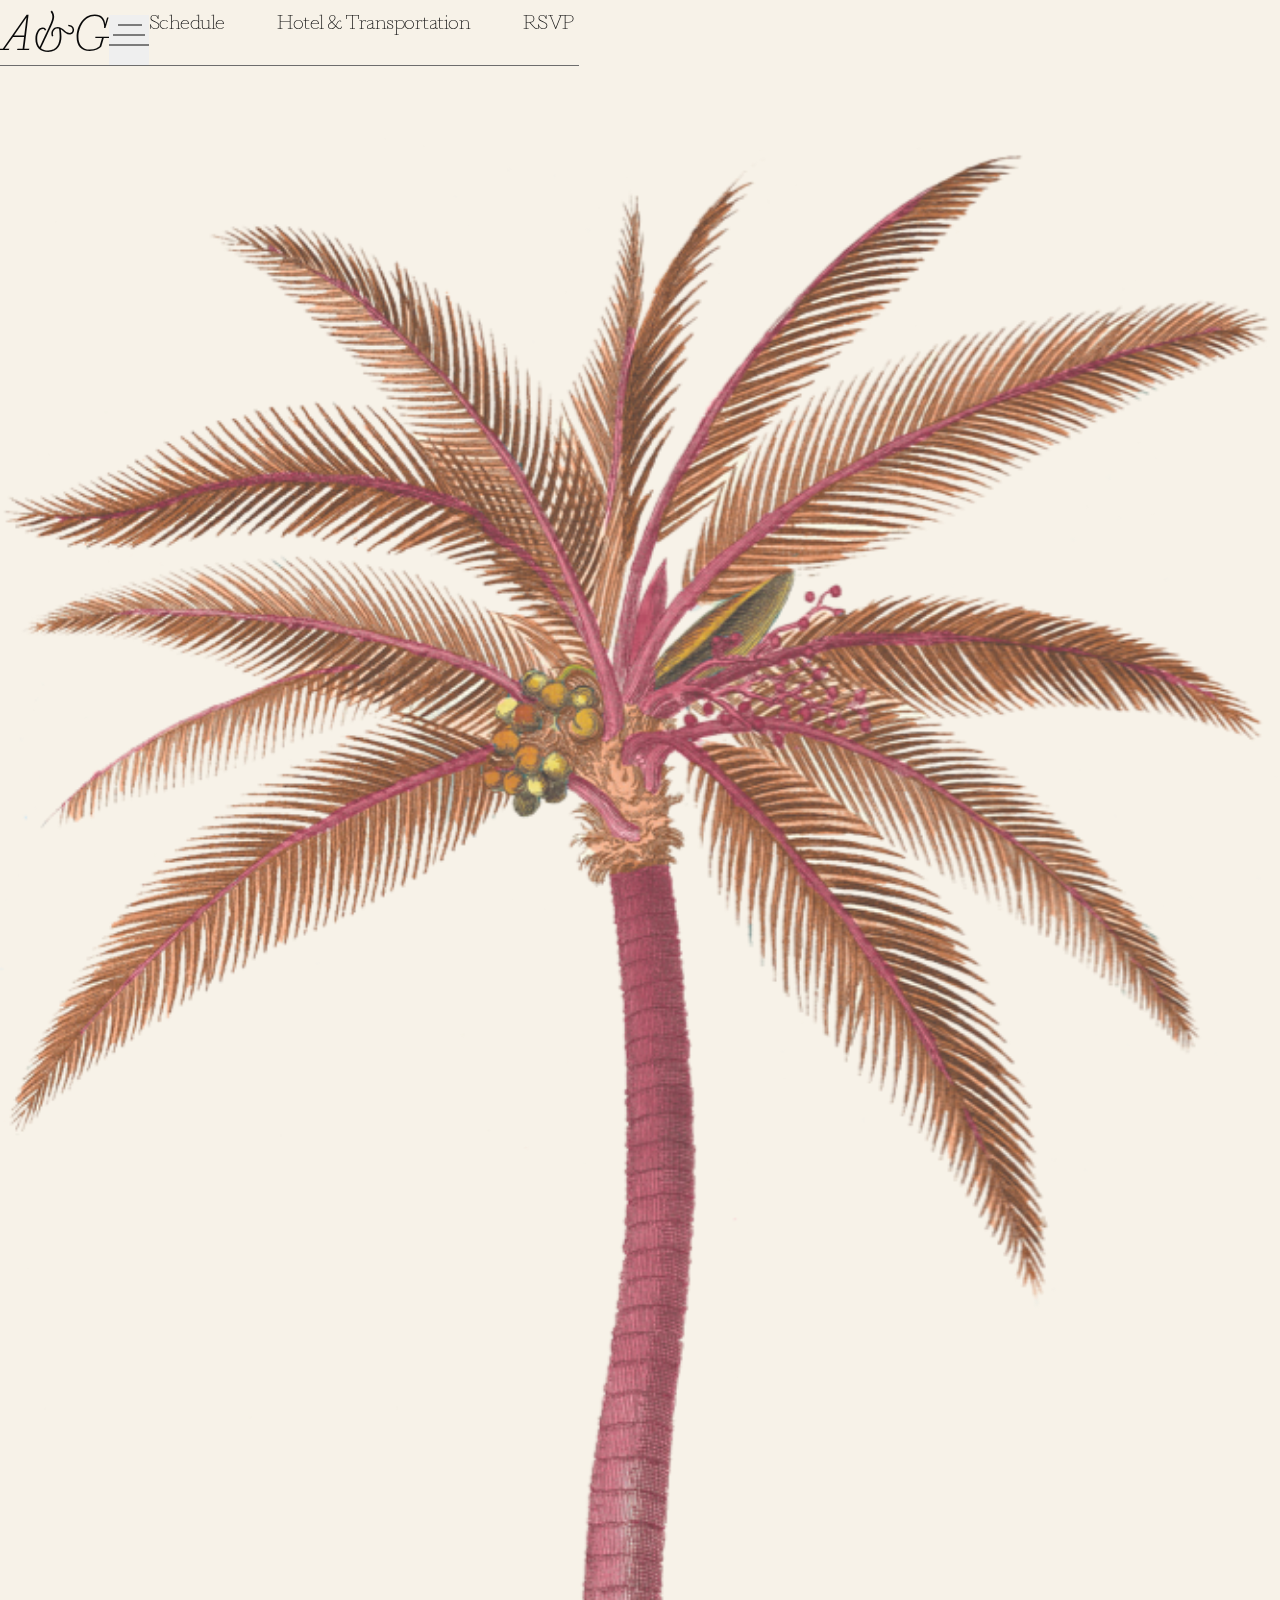
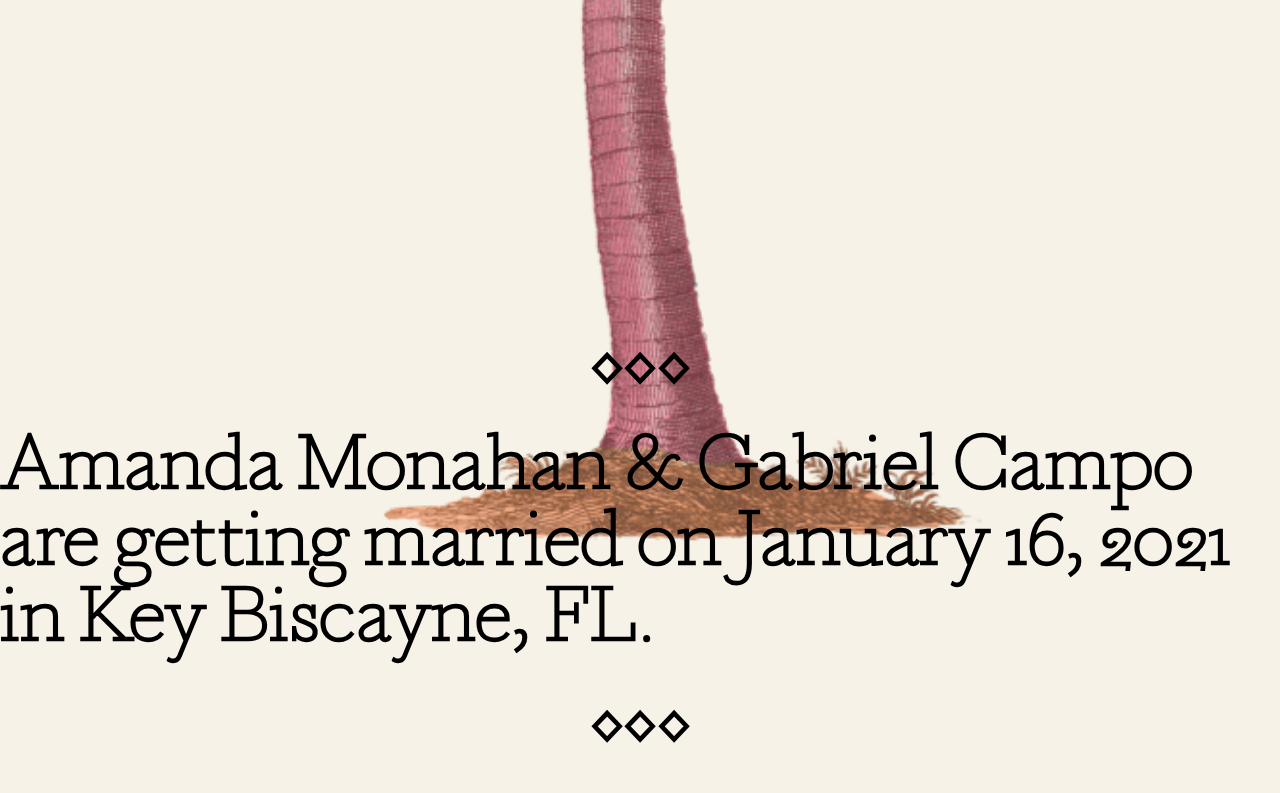
==== index.html @ d1c4217f "initial push" ====
<!DOCTYPE html>
<html lang="en">
<head>
	<!-- Required meta tags -->
	<meta charset="utf-8">
	<meta name="viewport" content="width=device-width, initial-scale=1, shrink-to-fit=no">
  	<!-- Bootstrap CSS CDN-->
  	<link rel="stylesheet" href="https://stackpath.bootstrapcdn.com/bootstrap/4.1.1/css/bootstrap.min.css" integrity="sha384-WskhaSGFgHYWDcbwN70/dfYBj47jz9qbsMId/iRN3ewGhXQFZCSftd1LZCfmhktB" crossorigin="anonymous">

  	<!-- bootstrap css for offline work -->
  	<!-- <link rel="stylesheet" href="assets/css/bootstrap.css"> -->

	<!-- personal css files -->
	<link rel="stylesheet" type="text/css" href="assets/css/header.css">
	<link rel="stylesheet" type="text/css" href="assets/css/style.css">

	<link rel='shortcut icon' type='image/x-icon' href='favicon.ico' />

	<title>A&G | Home</title>
</head>
<body>

	<!-- @start navbar -->
	<nav class="navbar fixed-top navbar-expand-sm myNavbar">
		<div class="container myNavbarContainer">
			<div class="navbar-border-container">
				<div class="navbar-logo-container">
					<a class="nav-logo" href="index.html">A&G</a>
				</div>
				<button class="navbar-toggler myNavbarToggler myNavbarTogglerOpen" type="button" data-toggle="collapse" data-target="#navbarNavAltMarkup" aria-controls="navbarNavAltMarkup" aria-expanded="false" aria-label="Toggle navigation">
					<img src="assets/img/hamburger.svg" alt="" class="myNavbarTogglerIcon myNavbarTogglerIconOpen">
			  	</button>
			  	<button class="navbar-toggler myNavbarToggler myNavbarTogglerClose" type="button" data-toggle="collapse" data-target="#navbarNavAltMarkup" aria-controls="navbarNavAltMarkup" aria-expanded="false" aria-label="Toggle navigation">
					<img src="assets/img/close.svg" alt="" class="myNavbarTogglerIcon myNavbarTogglerIconOpen">
			  	</button>
			  	<div class="collapse navbar-collapse myNavbarCollapse" id="navbarNavAltMarkup">
			    	<div class="navbar-nav ml-auto myNavbarList">
				      	<a class="nav-item nav-link" href="schedule.html">Schedule</a>
				      	<a class="nav-item nav-link" href="hoteltransport.html">Hotel & Transportation</a>
				      	<a class="nav-item nav-link" href="rsvp.html">RSVP</a>
			    	</div>
			  	</div>
			</div>
		</div>
	</nav>
	<div class="navbarOverlay"></div>
	<div class="navbar-helper"></div>
	<!-- @end navbar -->

	<!-- Body Content -->
	<section class="home-hero">
		<div class="container content">
			<div class="row">
				<div class="col-lg-4">
					<img src="assets/img/palm-tree.png">
				</div>
				<div class="col-lg-7 offset-lg-1 row-vertical-center">
					<div class="home-hero-content">
						<h1 class="home-hero-decoration">◊◊◊</h1>
						<h1 class="home-hero-copy"> Amanda Monahan & Gabriel Campo are getting married on January 16, 2021 in Key Biscayne, FL.</h1>
						<h1 class="home-hero-decoration">◊◊◊</h1>
					</div>
				</div>
	</section>
  
	

	<!-- jquery CDN -->
	<script src="https://ajax.googleapis.com/ajax/libs/jquery/3.2.1/jquery.min.js"></script>
  	<!-- Bootstrap JS CDN -->
  	<script src="https://stackpath.bootstrapcdn.com/bootstrap/4.1.1/js/bootstrap.min.js" integrity="sha384-smHYKdLADwkXOn1EmN1qk/HfnUcbVRZyYmZ4qpPea6sjB/pTJ0euyQp0Mk8ck+5T" crossorigin="anonymous"></script>
  	<!-- jquery NiceScroll Plugin -->
  	<script src="assets/js/jquery.nicescroll.js"></script>
  	<!-- personal js files -->
	<script>

		$(document).ready(function(){
			$(".myNavbarTogglerOpen").click(function(){
				$(".myNavbarTogglerOpen").hide(200);
				$(".myNavbarTogglerClose").show(200);
				$(".navbarOverlay").show(200);
			});
			$(".myNavbarTogglerClose").click(function(){
				$(".myNavbarTogglerClose").hide(200);
				$(".myNavbarTogglerOpen").show(200);
				$(".navbarOverlay").hide(200);
			});
		});

	</script>


</body>
</html>
---- assets/css/header.css ----
html,
body {
    width: 100%;
    height: 100%;
}

body {
    position: relative;
    overflow-y: auto;
    overflow-x: hidden;
    background-color: #fff;
}

* {
    margin: 0;
    padding: 0;
    font-family: 'marian-roman', sans-serif;
}

p {
    margin: 0;
    padding: 0;
}

a {
    text-decoration: none!important;
}

ul {
    list-style-type: none;
}

@font-face {
    font-family: marian-roman;
    src: url(../fonts/marian-1757-roman.otf)
}

@font-face {
    font-family: marian-italic;
    src: url(../fonts/marian-1757-italic.otf)
}

nav {
    z-index: 4;
    display: block;
    position: absolute;
    top: 0;
    left: 0;
    position: fixed;
    background-color: #F7F2E8;
    padding-bottom: 0px!important;
}

nav.myNavbar {
    padding-top: 15px;
}

nav .navbar-border-container {
	width: 100%;
	display: flex;
	flex-wrap: nowrap;
	border-bottom: solid 1px #6D6D6D;
}

nav .nav-logo {
	font-size: 50px;
	color: #090909!important;
	text-decoration: none!important;
	font-family: marian-italic;
}

nav .myNavbarList a {
    font-size: 20px;
    color: #090909!important;
    text-decoration: none!important;
    font-family: marian-roman;
    padding-bottom: 0px!important;
    padding-left: 50px!important;
}

nav .myNavbarToggler,
nav .myNavbarToggler:focus {
    color: #422e2b!important;
    border: 0;
    outline: none
}

nav .myNavbarTogglerIcon {
    width: 40px;
    height: auto;
    position: relative;
    top: -2px
}

.myNavbarTogglerClose {
    display: none
}

.navbarOverlay {
    width: 100%;
    height: 100vh;
    position: absolute;
    top: 0;
    left: 0;
    position: fixed;
    background-color: #9ADCD5;
    z-index: 3;
    display: none
}

/*.navbar-helper {
	margin-bottom: 98px;
}*/

/* Mobile */
@media (max-width: 576px) {
    nav .myNavbarBrand {
        padding-left: 20px!important
    }
    nav .myNavbarToggler {
    	margin-left: auto!important;
    }
    nav .myNavbarList a {
        margin: 0!important;
        font-size: 40px;
        text-align: center;
        padding-left: 20px!important;
        padding-right: 20px!important;
        padding-top: 20px
    }
    nav .navbarArrows {
        display: inline-block;
        float: right
    }
    nav .navbarBar {
        width: 100%;
        height: 5px;
        z-index: 5;
        background-color: #F6F6F6;
        position: fixed;
        top: 100px;
        left: 0
    }
}

/* Tablet Landscape / Small Desktop */
@media (min-width: 768px) {
    nav .myNavbarList a {
        margin: 0!important;
        padding-top: 0
    }
    nav .myNavbarList a:first-child {
        padding-left: 0!important
    }
    nav .myNavbarList a:last-child {
        padding-right: 5px!important
    }
    nav .myNavbarBrand {
        padding-left: 0!important
    }
    nav .navbarArrows,
    nav .navbarBar {
        display: none
    }
}
---- assets/css/style.css ----
html,
body {
    width: 100%;
    height: calc(100% - 138px);
}

body {
    position: relative;
    overflow-y: auto;
    overflow-x: hidden;
    background-color: #F7F2E8;
}

* {
    margin: 0;
    padding: 0;
    font-family: 'marian-roman', sans-serif;
    letter-spacing: -0.5px;
}

p {
    margin: 0;
    padding: 0;
    line-height: 24px;
}

a {
    text-decoration: none!important;
}

ul {
    list-style-type: none;
}

@font-face {
    font-family: marian-roman;
    src: url(../fonts/marian-1757-roman.otf)
}

@font-face {
    font-family: marian-italic;
    src: url(../fonts/marian-1757-italic.otf)
}

img {
    width:100%;
    height: auto;
}

.centered {
    text-align: center;
}

.header-spacer {
    height: 138px;
}

.home-hero {
    margin-top: 138px;
}

.row-vertical-center {
    position: relative;
}

.home-hero-content {
    position: absolute;
    font-size: 38px!important;
    top: 50%;
    transform: translateY(-50%);
}

.home-hero-decoration {
    width: 100%;
    text-align: center;
    line-height: 130px;
}

.home-hero-content {

}

.info-row {
    margin: 50px 0 150px 0;
}

.info-block {
    text-align: center;
}

.info-icon {
    width: 50px;
    height: 50px;
}

h2.info-header {
    font-family: marian-italic;
    color: #090909;
    font-size: 40px;
    margin-bottom: 10px;
}

p.info-row-label {
    font-size: 20px;
    color: #090909;
    margin-bottom: 5px;
}

p.info-copy {
    font-size: 20px;
    color: #090909;
    margin-bottom: 20px;
}

p.info-copy-narrow {
    padding: 0 50px;
}

.info-button {
    background-color: #F7E8C8;
    color: #090909;
    border: none;
    cursor: pointer;
    text-align: center;
    width: 60%;
    height: 40px;
}
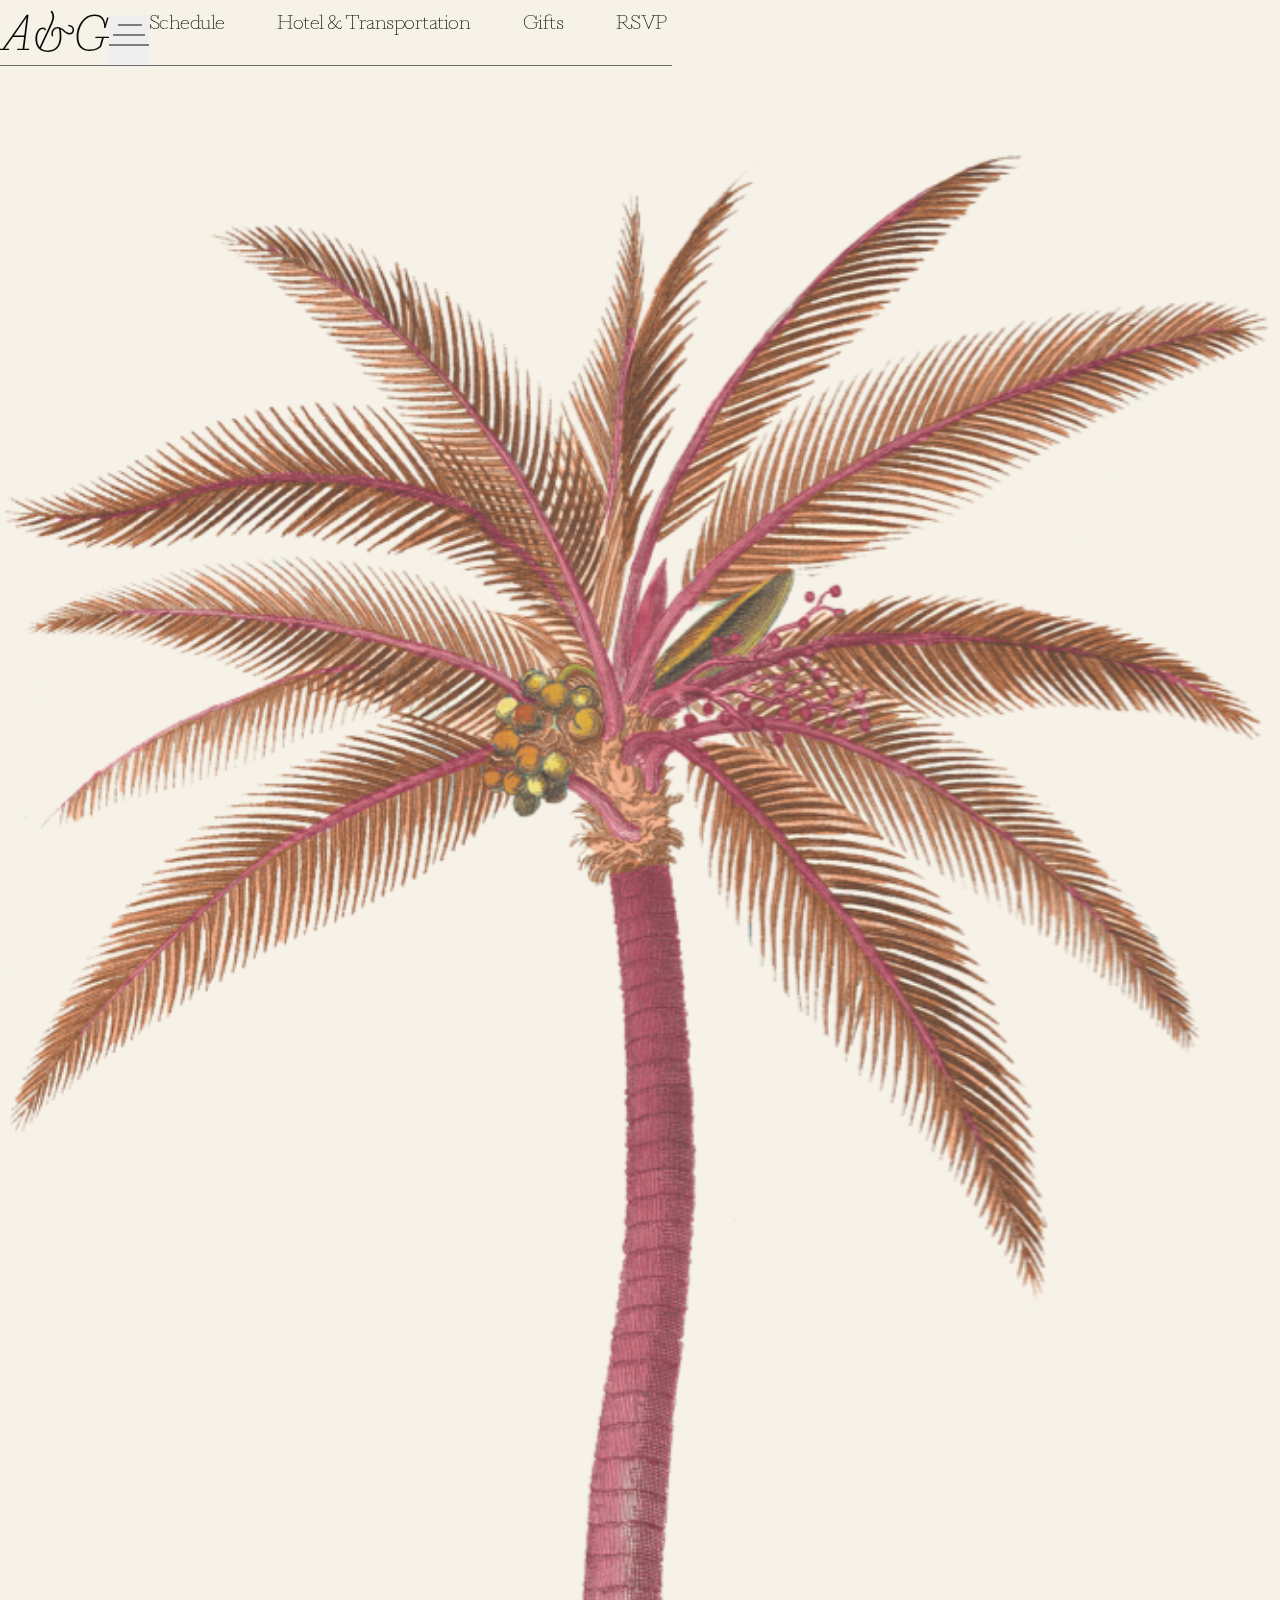
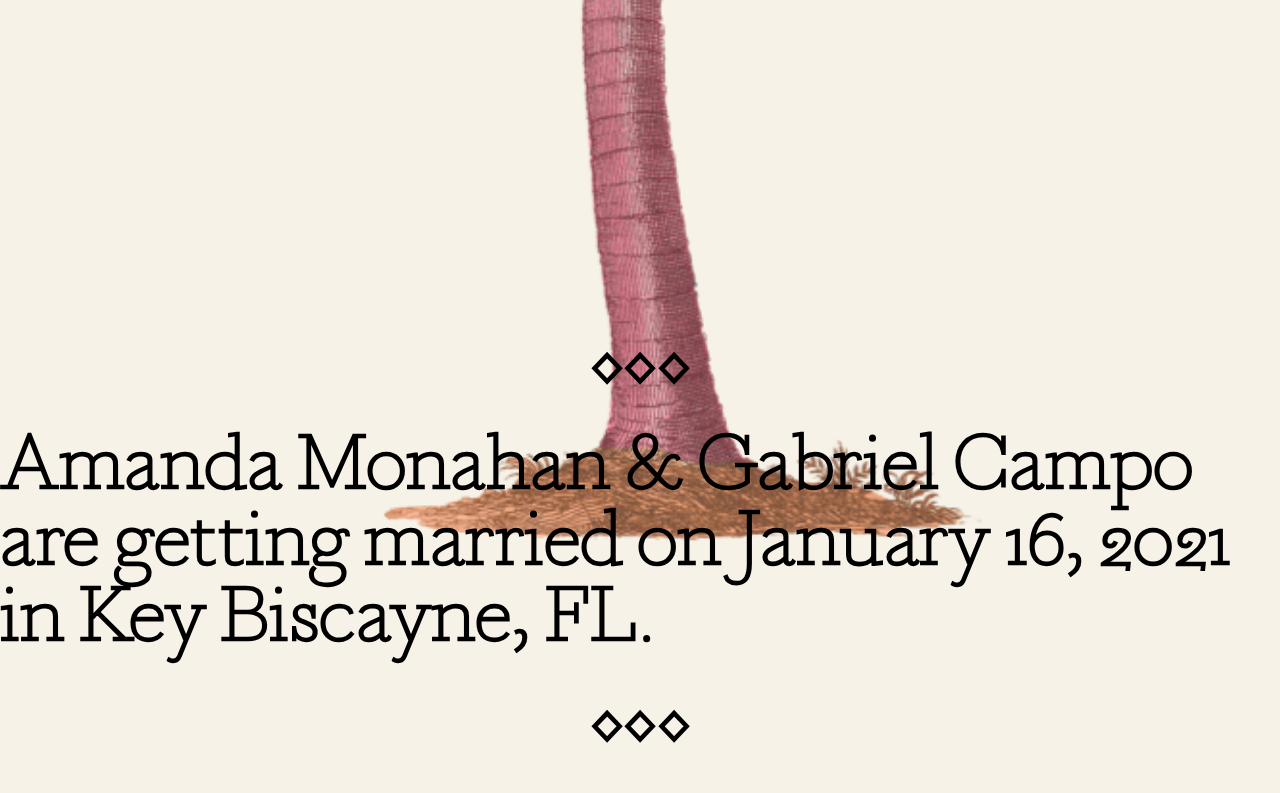
==== commit 767416cb: "added rsvp, registry and fund" ====
--- a/index.html
+++ b/index.html
@@ -37,6 +37,7 @@
 			    	<div class="navbar-nav ml-auto myNavbarList">
 				      	<a class="nav-item nav-link" href="schedule.html">Schedule</a>
 				      	<a class="nav-item nav-link" href="hoteltransport.html">Hotel & Transportation</a>
+			      		<a class="nav-item nav-link" href="gifts.html">Gifts</a>
 				      	<a class="nav-item nav-link" href="rsvp.html">RSVP</a>
 			    	</div>
 			  	</div>
--- a/assets/css/style.css
+++ b/assets/css/style.css
@@ -124,4 +124,20 @@
     text-align: center;
     width: 60%;
     height: 40px;
-}+}
+
+.rsvp-iframe {
+    margin-bottom: -135px;
+    border: none;
+}
+
+.block {
+    background-color: #F7F2E8;
+    height: 150px;
+    width: 100%;
+    position: absolute;
+}
+
+#footer {
+    display: none;
+}
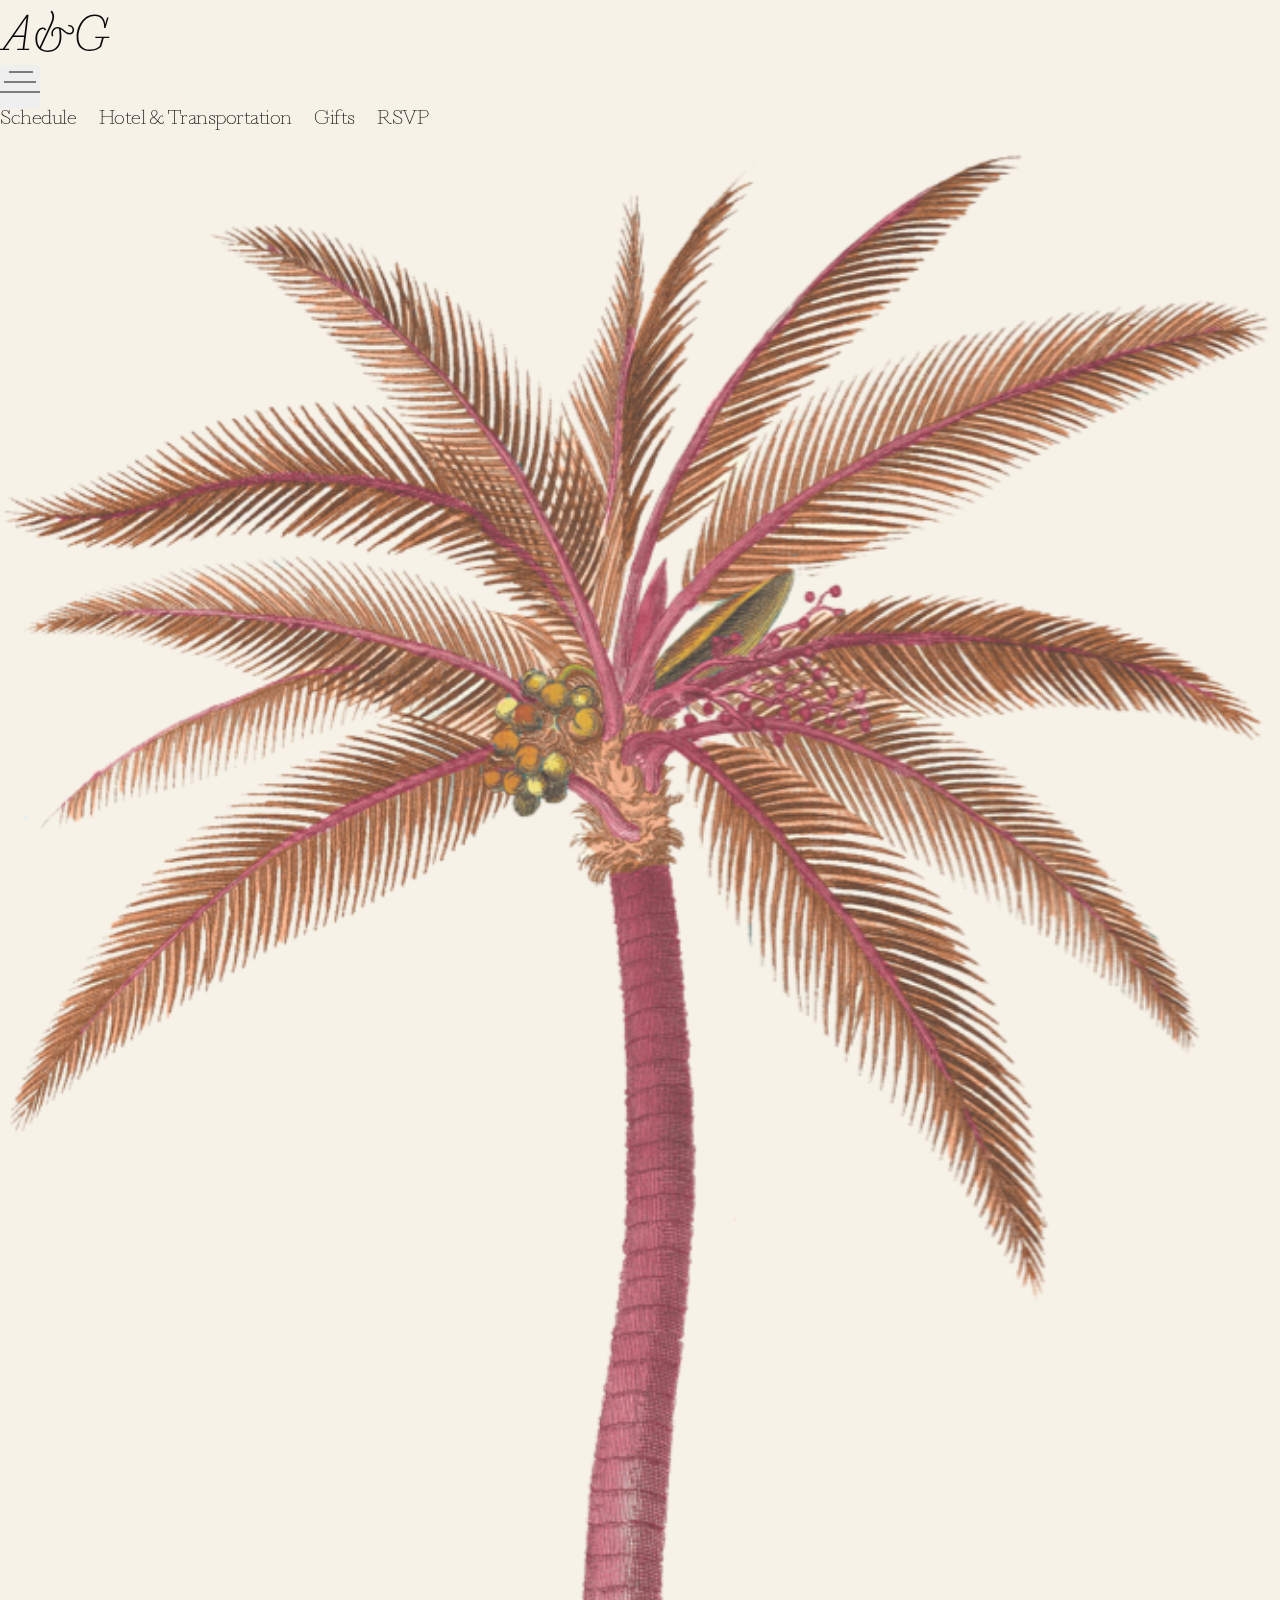
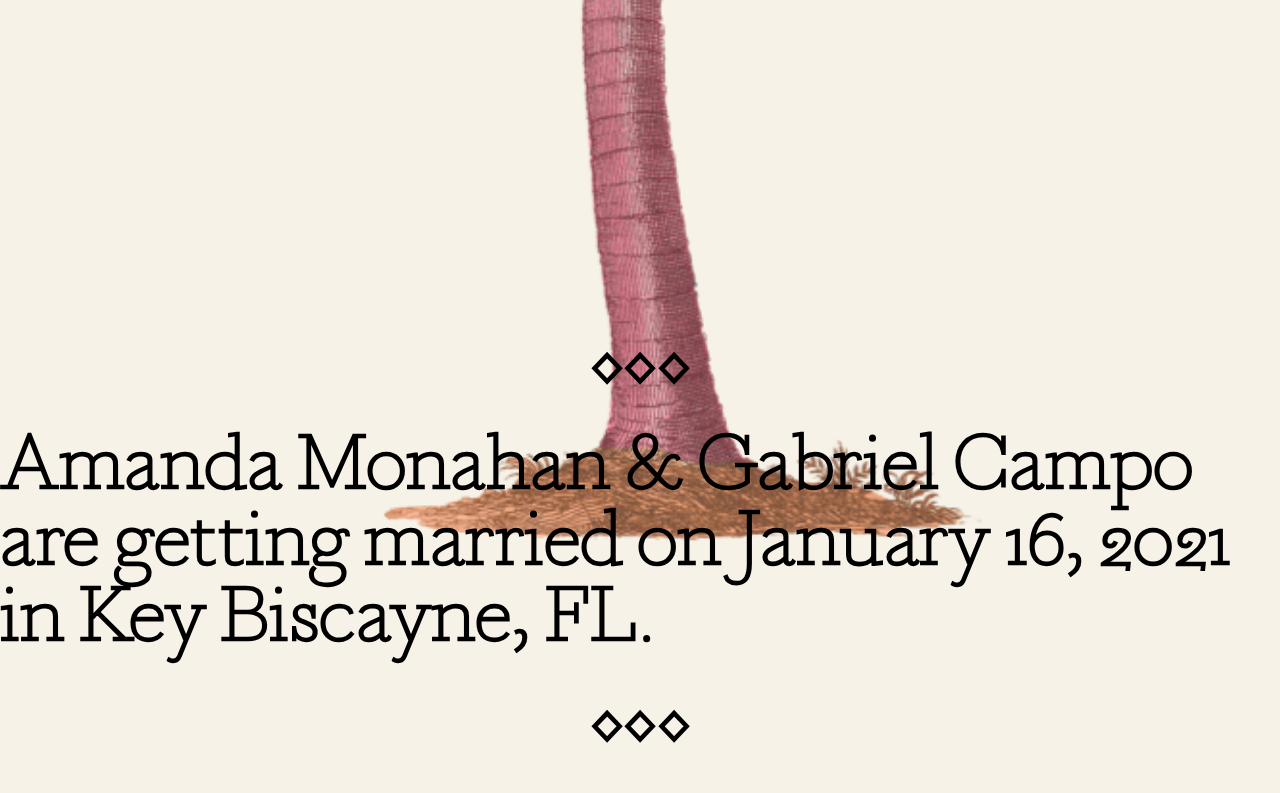
==== commit 22668e27: "fixed mobile bugs" ====
--- a/index.html
+++ b/index.html
@@ -20,33 +20,31 @@
 </head>
 <body>
 
-	<!-- @start navbar -->
-	<nav class="navbar fixed-top navbar-expand-sm myNavbar">
-		<div class="container myNavbarContainer">
-			<div class="navbar-border-container">
-				<div class="navbar-logo-container">
-					<a class="nav-logo" href="index.html">A&G</a>
-				</div>
-				<button class="navbar-toggler myNavbarToggler myNavbarTogglerOpen" type="button" data-toggle="collapse" data-target="#navbarNavAltMarkup" aria-controls="navbarNavAltMarkup" aria-expanded="false" aria-label="Toggle navigation">
-					<img src="assets/img/hamburger.svg" alt="" class="myNavbarTogglerIcon myNavbarTogglerIconOpen">
-			  	</button>
-			  	<button class="navbar-toggler myNavbarToggler myNavbarTogglerClose" type="button" data-toggle="collapse" data-target="#navbarNavAltMarkup" aria-controls="navbarNavAltMarkup" aria-expanded="false" aria-label="Toggle navigation">
-					<img src="assets/img/close.svg" alt="" class="myNavbarTogglerIcon myNavbarTogglerIconOpen">
-			  	</button>
-			  	<div class="collapse navbar-collapse myNavbarCollapse" id="navbarNavAltMarkup">
-			    	<div class="navbar-nav ml-auto myNavbarList">
-				      	<a class="nav-item nav-link" href="schedule.html">Schedule</a>
-				      	<a class="nav-item nav-link" href="hoteltransport.html">Hotel & Transportation</a>
-			      		<a class="nav-item nav-link" href="gifts.html">Gifts</a>
-				      	<a class="nav-item nav-link" href="rsvp.html">RSVP</a>
-			    	</div>
-			  	</div>
-			</div>
+<!-- @start navbar -->
+<nav class="navbar fixed-top navbar-expand-sm myNavbar">
+	<div class="container myNavbarContainer">
+		<div class="navbar-logo-container myNavbarTogglerOpen">
+			<a class="nav-logo" href="index.html">A&G</a>
 		</div>
-	</nav>
-	<div class="navbarOverlay"></div>
-	<div class="navbar-helper"></div>
-	<!-- @end navbar -->
+		<button class="navbar-toggler myNavbarToggler myNavbarTogglerOpen" type="button" data-toggle="collapse" data-target="#navbarNavAltMarkup" aria-controls="navbarNavAltMarkup" aria-expanded="false" aria-label="Toggle navigation">
+			<img src="assets/img/hamburger.svg" alt="" class="myNavbarTogglerIcon myNavbarTogglerIconOpen">
+	  	</button>
+	  	<button class="navbar-toggler myNavbarToggler myNavbarTogglerClose" type="button" data-toggle="collapse" data-target="#navbarNavAltMarkup" aria-controls="navbarNavAltMarkup" aria-expanded="false" aria-label="Toggle navigation">
+			<img src="assets/img/close.svg" alt="" class="myNavbarTogglerIcon myNavbarTogglerIconOpen">
+	  	</button>
+	  	<div class="collapse navbar-collapse myNavbarCollapse" id="navbarNavAltMarkup">
+	    	<div class="navbar-nav ml-auto myNavbarList">
+		      	<a class="nav-item nav-link" href="schedule.html">Schedule</a>
+		      	<a class="nav-item nav-link" href="hoteltransport.html">Hotel & Transportation</a>
+	      		<a class="nav-item nav-link" href="gifts.html">Gifts</a>
+		      	<a class="nav-item nav-link" href="rsvp.html">RSVP</a>
+	    	</div>
+	  	</div>
+	</div>
+</nav>
+<div class="navbarOverlay"></div>
+<div class="navbar-helper"></div>
+<!-- @end navbar -->
 
 	<!-- Body Content -->
 	<section class="home-hero">
@@ -70,25 +68,8 @@
 	<script src="https://ajax.googleapis.com/ajax/libs/jquery/3.2.1/jquery.min.js"></script>
   	<!-- Bootstrap JS CDN -->
   	<script src="https://stackpath.bootstrapcdn.com/bootstrap/4.1.1/js/bootstrap.min.js" integrity="sha384-smHYKdLADwkXOn1EmN1qk/HfnUcbVRZyYmZ4qpPea6sjB/pTJ0euyQp0Mk8ck+5T" crossorigin="anonymous"></script>
-  	<!-- jquery NiceScroll Plugin -->
-  	<script src="assets/js/jquery.nicescroll.js"></script>
   	<!-- personal js files -->
-	<script>
-
-		$(document).ready(function(){
-			$(".myNavbarTogglerOpen").click(function(){
-				$(".myNavbarTogglerOpen").hide(200);
-				$(".myNavbarTogglerClose").show(200);
-				$(".navbarOverlay").show(200);
-			});
-			$(".myNavbarTogglerClose").click(function(){
-				$(".myNavbarTogglerClose").hide(200);
-				$(".myNavbarTogglerOpen").show(200);
-				$(".navbarOverlay").hide(200);
-			});
-		});
-
-	</script>
+	<script  src="assets/js/nav.js"></script>
 
 
 </body>
--- a/assets/css/header.css
+++ b/assets/css/header.css
@@ -55,13 +55,6 @@
     padding-top: 15px;
 }
 
-nav .navbar-border-container {
-	width: 100%;
-	display: flex;
-	flex-wrap: nowrap;
-	border-bottom: solid 1px #6D6D6D;
-}
-
 nav .nav-logo {
 	font-size: 50px;
 	color: #090909!important;
@@ -103,7 +96,7 @@
     top: 0;
     left: 0;
     position: fixed;
-    background-color: #9ADCD5;
+    background-color: #F7F2E8;
     z-index: 3;
     display: none
 }
@@ -122,7 +115,7 @@
     }
     nav .myNavbarList a {
         margin: 0!important;
-        font-size: 40px;
+        font-size: 32px;
         text-align: center;
         padding-left: 20px!important;
         padding-right: 20px!important;
@@ -143,9 +136,18 @@
     }
 }
 
+@media (min-width: 576px) {
+    nav .myNavbarList a {
+        margin: 0!important;
+        font-size: 16px;
+        padding-left: 20px!important;
+    }
+}
+
 /* Tablet Landscape / Small Desktop */
 @media (min-width: 768px) {
     nav .myNavbarList a {
+        font-size: 20px;
         margin: 0!important;
         padding-top: 0
     }
--- a/assets/css/style.css
+++ b/assets/css/style.css
@@ -127,7 +127,6 @@
 }
 
 .rsvp-iframe {
-    margin-bottom: -135px;
     border: none;
 }
 
@@ -141,3 +140,54 @@
 #footer {
     display: none;
 }
+
+
+/* XSmall */
+@media (max-width: 576px) {
+    .block {
+        height: 0px;
+    }
+    .rsvp-iframe {
+       
+        margin-top: -190px;
+    }
+    .info-block {
+        padding-bottom: 50px;
+    }
+
+}
+
+/* Small */
+@media (min-width: 576px) {
+    .rsvp-iframe {
+        margin-top: -190px;
+    }
+    .info-block {
+        padding-bottom: 50px;
+    }
+}
+}
+
+/* Medium */
+@media (min-width: 768px) {
+    .rsvp-iframe {
+        margin-top: -190px;
+    }
+}
+
+/* Large */
+@media (min-width: 992px) {
+    .rsvp-iframe {
+        margin-top: -190px;
+    }
+
+    h2.info-header {
+    }
+}
+
+/* Large */
+@media (min-width: 1200px) {
+    .rsvp-iframe {
+        margin-top: -135px;
+    }
+}
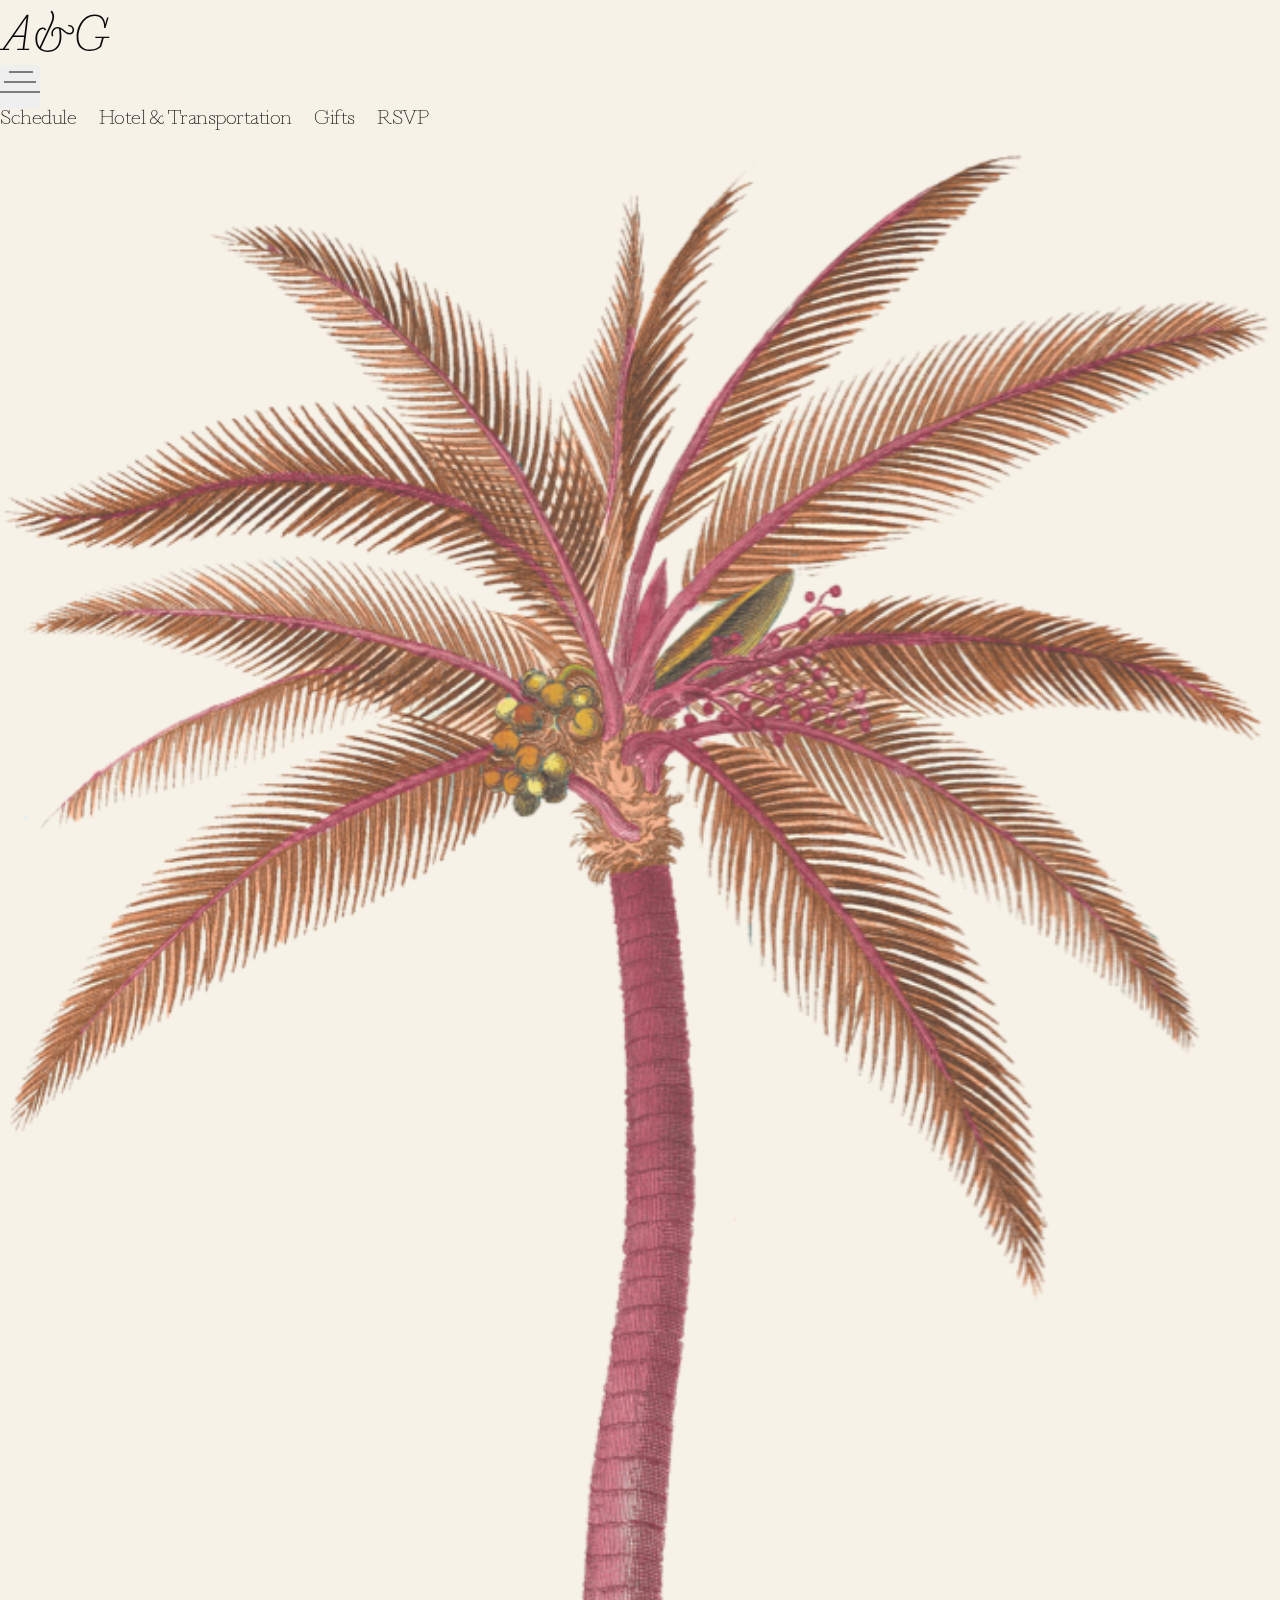
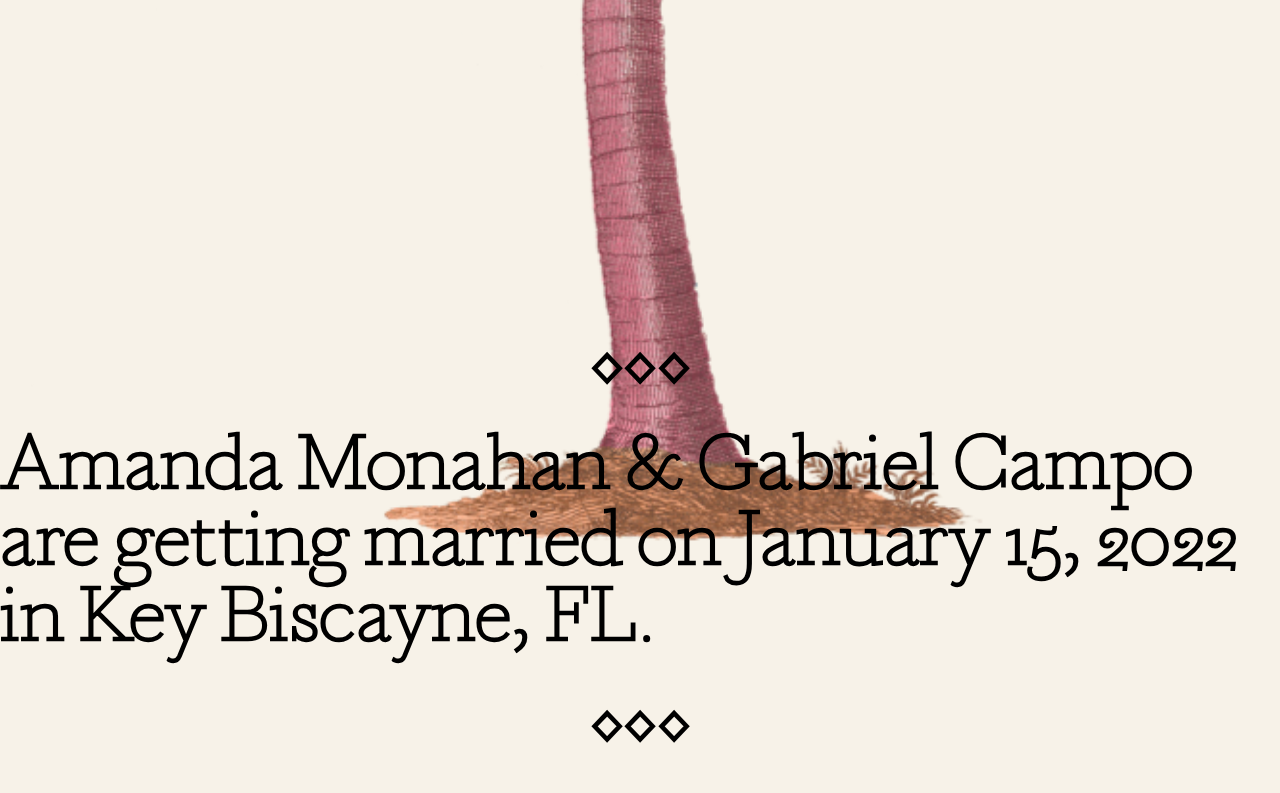
==== commit d81311e6: "Update index.html" ====
--- a/index.html
+++ b/index.html
@@ -56,7 +56,7 @@
 				<div class="col-lg-7 offset-lg-1 row-vertical-center">
 					<div class="home-hero-content">
 						<h1 class="home-hero-decoration">◊◊◊</h1>
-						<h1 class="home-hero-copy"> Amanda Monahan & Gabriel Campo are getting married on January 16, 2021 in Key Biscayne, FL.</h1>
+						<h1 class="home-hero-copy"> Amanda Monahan & Gabriel Campo are getting married on January 15, 2022 in Key Biscayne, FL.</h1>
 						<h1 class="home-hero-decoration">◊◊◊</h1>
 					</div>
 				</div>
@@ -73,4 +73,4 @@
 
 
 </body>
-</html>+</html>
--- a/assets/css/style.css
+++ b/assets/css/style.css
@@ -160,7 +160,7 @@
 /* Small */
 @media (min-width: 576px) {
     .rsvp-iframe {
-        margin-top: -190px;
+        margin-top: -100px;
     }
     .info-block {
         padding-bottom: 50px;
@@ -169,25 +169,18 @@
 }
 
 /* Medium */
-@media (min-width: 768px) {
-    .rsvp-iframe {
-        margin-top: -190px;
-    }
-}
+
 
 /* Large */
 @media (min-width: 992px) {
     .rsvp-iframe {
-        margin-top: -190px;
-    }
-
-    h2.info-header {
+        margin-top: -160px;
     }
 }
 
 /* Large */
 @media (min-width: 1200px) {
     .rsvp-iframe {
-        margin-top: -135px;
+        margin-top: 0px;
     }
 }
